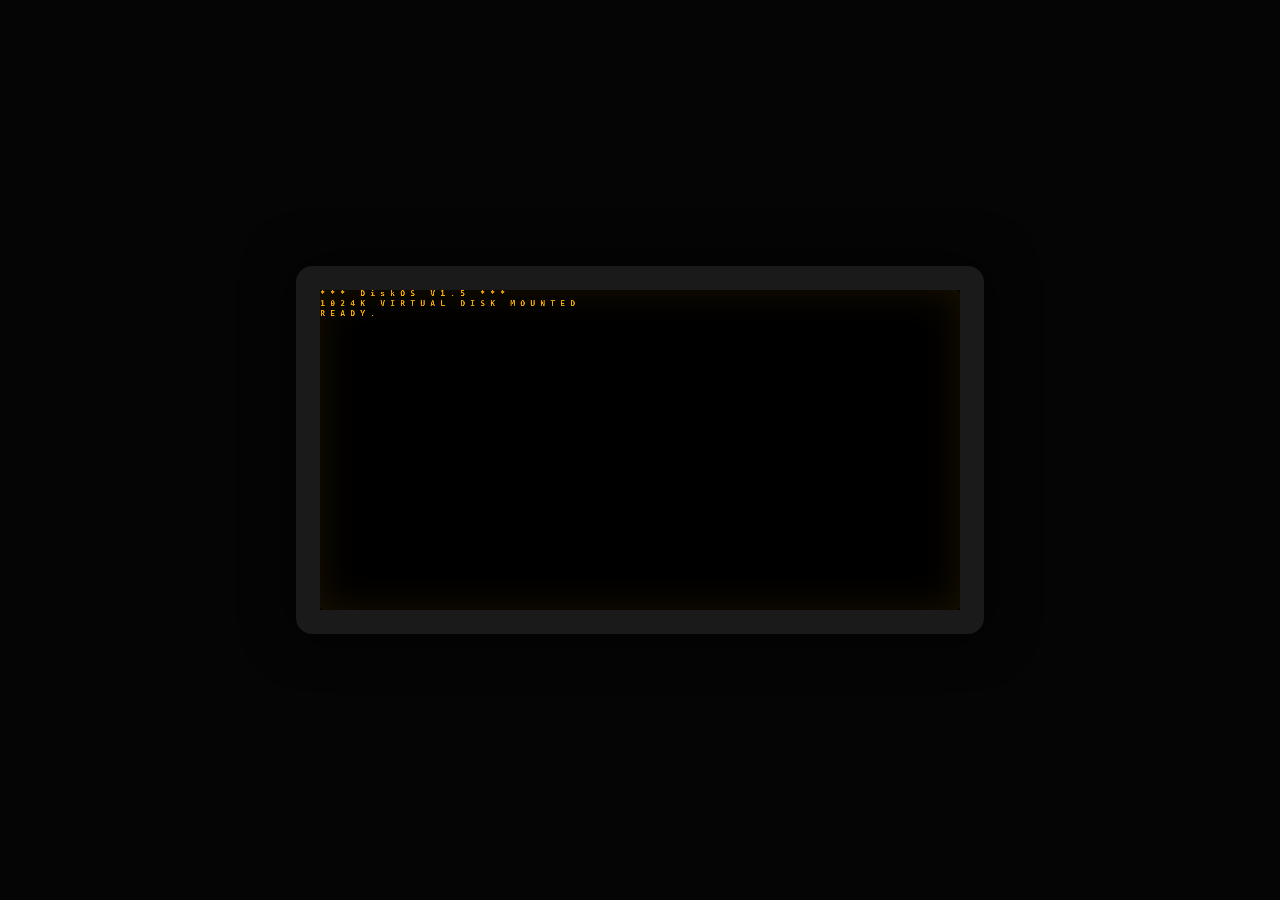
==== index.html @ ae3271cb "Update index.html" ====
<!DOCTYPE html>
<html lang="en">
<head>
    <meta charset="UTF-8">
    <meta name="viewport" content="width=device-width, initial-scale=1.0">
    <title>DiskOS V1.8</title>
    <style>
        :root { --bg-color: #050505; --crt-border: #1a1a1a; }

        body, html {
            margin: 0; padding: 0; width: 100%; 
            height: 100%; height: 100dvh; 
            background-color: var(--bg-color); display: flex;
            flex-direction: column; justify-content: center; align-items: center;
            font-family: monospace; overflow: hidden;
            transition: padding-top 0.2s ease, justify-content 0.2s;
        }

        body.pad-active { touch-action: none; }

        #monitor {
            position: relative; background-color: #000;
            border: 24px solid var(--crt-border); border-radius: 16px;
            box-shadow: 0 0 50px rgba(0,0,0,0.8), inset 0 0 10px #000;
            overflow: hidden; box-sizing: border-box;
            width: 100%; max-width: 688px; 
            transition: transform 0.2s ease;
        }

        /* The transparent overlay textarea */
        #mobile-keyboard {
            position: absolute; top: 0; left: 0; right: 0; bottom: 0;
            width: 100%; height: 100%; 
            opacity: 0.01; z-index: 10; 
            border: none; outline: none; resize: none;
            color: transparent; background: transparent;
        }

        body.pad-active #mobile-keyboard { pointer-events: none; }

        canvas { display: block; width: 100%; height: auto; image-rendering: pixelated; }

        .scanlines {
            position: absolute; top: 0; left: 0; right: 0; bottom: 0;
            background: linear-gradient(to bottom, rgba(255,255,255,0), rgba(255,255,255,0) 50%, rgba(0,0,0,0.1) 50%, rgba(0,0,0,0.1));
            background-size: 100% 4px; pointer-events: none; z-index: 5;
        }

        .glass-glare {
            position: absolute; top: 0; left: 0; right: 0; bottom: 0;
            box-shadow: inset 0 0 40px rgba(255, 176, 0, 0.1); border-radius: 4px; pointer-events: none; z-index: 5;
        }

        #gamepad {
            display: none; width: 100%; max-width: 688px; height: 120px; margin-top: 10px;
            justify-content: space-between; align-items: center; padding: 0 20px;
            box-sizing: border-box; user-select: none;
        }

        .pad-section { display: flex; gap: 15px; align-items: center; }

        .btn {
            background-color: #333; border: 4px solid #1a1a1a; border-radius: 50%;
            color: #FFB000; font-weight: bold; font-size: 20px; display: flex;
            justify-content: center; align-items: center;
            box-shadow: 0 4px 0 #111, inset 0 -4px 10px rgba(0,0,0,0.5); cursor: pointer;
        }

        .btn:active { transform: translateY(4px); box-shadow: 0 0 0 #111, inset 0 4px 10px rgba(0,0,0,0.8); }
        .btn-dpad { width: 60px; height: 60px; border-radius: 10px; }
        .btn-action { width: 70px; height: 70px; }
        .btn-small { width: 45px; height: 45px; font-size: 12px; background-color: #522; }

        @media (max-width: 700px) and (orientation: portrait) {
            #monitor { border-width: 10px; max-width: 96vw; }
            #gamepad { max-width: 96vw; padding: 0 10px; }
            body.typing-mode { justify-content: flex-start !important; padding-top: 5vh; }
            body.typing-mode #gamepad { display: none !important; }
        }
    </style>
</head>
<body>

    <div id="monitor">
        <textarea id="mobile-keyboard" autocorrect="off" autocapitalize="none" spellcheck="false" autocomplete="off"></textarea>
        <canvas id="screen" width="1280" height="640"></canvas>
        <div class="scanlines"></div>
        <div class="glass-glare"></div>
    </div>

    <div id="gamepad">
        <div id="pad-left" class="pad-section"></div>
        <div id="pad-right" class="pad-section"></div>
    </div>

    <script src="os_kernel.js"></script>
    <script src="os_parser.js"></script>

    <script>
        const canvas = document.getElementById('screen');
        const ctx = canvas.getContext('2d');
        const overlay = document.getElementById('mobile-keyboard');
        const monitor = document.getElementById('monitor');
        const CELL_WIDTH = 20; const CELL_HEIGHT = 20;
        let blinkTimer = 0; let cursorVisible = true;

        overlay.addEventListener('focus', () => document.body.classList.add('typing-mode'));
        overlay.addEventListener('blur', () => document.body.classList.remove('typing-mode'));

        window.addEventListener('keydown', (e) => {
            if(["Space", "ArrowUp", "ArrowDown", "ArrowLeft", "ArrowRight"].includes(e.code)) {
                if(document.body.classList.contains('pad-active')) e.preventDefault();
            }
            Parser.handleKey(e.key);
            Parser.setKeyState(e.key, true);
        });

        window.addEventListener('keyup', (e) => { Parser.setKeyState(e.key, false); });

        function handlePointer(e, isActive) {
            const rect = canvas.getBoundingClientRect();
            const scaleX = canvas.width / rect.width;
            const scaleY = canvas.height / rect.height;
            let clientX = e.touches ? e.touches[0].clientX : e.clientX;
            let clientY = e.touches ? e.touches[0].clientY : e.clientY;
            let x = (clientX - rect.left) * scaleX;
            let y = (clientY - rect.top) * scaleY;
            Parser.setTouchState(isActive ? 1 : 0, Math.floor(x / CELL_WIDTH), Math.floor(y / CELL_HEIGHT));
        }

        monitor.addEventListener('mousedown', (e) => {
            if (!document.body.classList.contains('pad-active')) overlay.focus();
            handlePointer(e, true);
        });

        monitor.addEventListener('touchstart', (e) => { 
            if (document.body.classList.contains('pad-active')) e.preventDefault(); 
            handlePointer(e, true); 
        }, {passive: false});

        monitor.addEventListener('touchend', (e) => {
            e.preventDefault(); 
            overlay.focus();
            Parser.setTouchState(0, Parser.touchX, Parser.touchY);
        }, {passive: false});

        // ROBUST INPUT/PASTE LOGIC
        overlay.addEventListener('paste', (e) => {
            e.preventDefault();
            let pasteText = (e.clipboardData || window.clipboardData).getData('text');
            Parser.pasteFromClipboard(pasteText);
            overlay.value = ""; 
        });

        overlay.addEventListener('input', (e) => {
            let val = e.target.value;
            if (val.length > 0) {
                if (val.length === 1) Parser.handleKey(val);
                else Parser.pasteFromClipboard(val);
                overlay.value = "";    
            }
        });

        overlay.addEventListener('keydown', (e) => {
            if (e.key === "Enter" || e.key === "Backspace") {
                e.preventDefault(); 
                Parser.handleKey(e.key);
            }
        });

        // PERSISTENT FOCUS
        overlay.addEventListener('blur', () => {
            if (document.body.classList.contains('typing-mode')) {
                setTimeout(() => overlay.focus({ preventScroll: true }), 50);
            }
        });

        setInterval(() => {
            if (document.activeElement !== overlay) overlay.focus({ preventScroll: true });
        }, 500);

        window.addEventListener('dragover', (e) => { e.preventDefault(); e.dataTransfer.dropEffect = 'copy'; });
        window.addEventListener('drop', (e) => {
            e.preventDefault();
            if (e.dataTransfer.files.length > 0) {
                const reader = new FileReader();
                reader.onload = event => { Kernel.processImport(event.target.result, e.dataTransfer.files[0].name); };
                reader.readAsText(e.dataTransfer.files[0]);
            }
        });

        function render() {
            if (Parser.isRunning) {
                for(let i=0; i < 20; i++) {
                    if(!Parser.isRunning || Parser.waitingForTimer) break;
                    Parser.executeStep();
                }
            }
            ctx.fillStyle = "#000000";
            ctx.fillRect(0, 0, canvas.width, canvas.height);
            ctx.font = "bold 16px monospace";
            ctx.textBaseline = "top";
            for (let y = 0; y < Parser.rows; y++) {
                for (let x = 0; x < Parser.cols; x++) {
                    let idx = Parser.getIndex(x, y);
                    let cell = Parser.vram[idx];
                    if (cell.bg !== '#000000') {
                        ctx.fillStyle = cell.bg;
                        ctx.fillRect(x * CELL_WIDTH, y * CELL_HEIGHT, CELL_WIDTH, CELL_HEIGHT);
                    }
                    if (cell.char !== ' ') {
                        ctx.fillStyle = cell.fg;
                        ctx.fillText(cell.char, x * CELL_WIDTH, y * CELL_HEIGHT);
                    }
                }
            }
            blinkTimer++;
            if (blinkTimer > 30) { cursorVisible = !cursorVisible; blinkTimer = 0; }
            if (!Parser.isRunning && cursorVisible) {
                ctx.fillStyle = "#FFB000"; 
                ctx.fillRect(Parser.cursorX * CELL_WIDTH, Parser.cursorY * CELL_HEIGHT, CELL_WIDTH, CELL_HEIGHT);
                let idx = Parser.getIndex(Parser.cursorX, Parser.cursorY);
                if (Parser.vram[idx] && Parser.vram[idx].char !== ' ') {
                    ctx.fillStyle = "#000000";
                    ctx.fillText(Parser.vram[idx].char, Parser.cursorX * CELL_WIDTH, Parser.cursorY * CELL_HEIGHT);
                }
            }
            requestAnimationFrame(render);
        }
        render();
    </script>
</body>
</html>
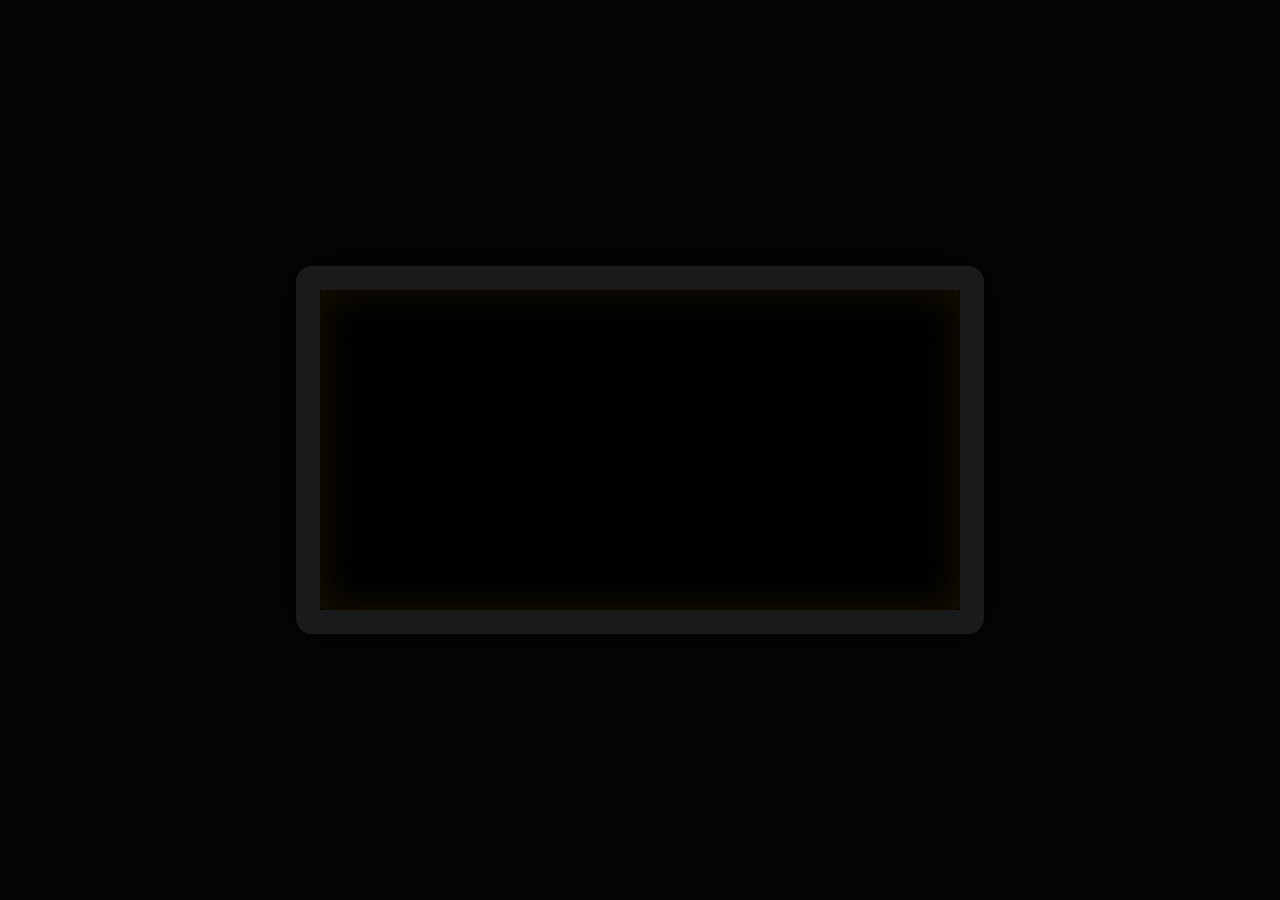
==== commit 2b3aa08d: "Update index.html" ====
--- a/index.html
+++ b/index.html
@@ -27,7 +27,6 @@
             transition: transform 0.2s ease;
         }
 
-        /* The transparent overlay textarea */
         #mobile-keyboard {
             position: absolute; top: 0; left: 0; right: 0; bottom: 0;
             width: 100%; height: 100%; 
@@ -95,139 +94,7 @@
 
     <script src="os_kernel.js"></script>
     <script src="os_parser.js"></script>
+    <script src="os_ui.js"></script>
 
-    <script>
-        const canvas = document.getElementById('screen');
-        const ctx = canvas.getContext('2d');
-        const overlay = document.getElementById('mobile-keyboard');
-        const monitor = document.getElementById('monitor');
-        const CELL_WIDTH = 20; const CELL_HEIGHT = 20;
-        let blinkTimer = 0; let cursorVisible = true;
-
-        overlay.addEventListener('focus', () => document.body.classList.add('typing-mode'));
-        overlay.addEventListener('blur', () => document.body.classList.remove('typing-mode'));
-
-        window.addEventListener('keydown', (e) => {
-            if(["Space", "ArrowUp", "ArrowDown", "ArrowLeft", "ArrowRight"].includes(e.code)) {
-                if(document.body.classList.contains('pad-active')) e.preventDefault();
-            }
-            Parser.handleKey(e.key);
-            Parser.setKeyState(e.key, true);
-        });
-
-        window.addEventListener('keyup', (e) => { Parser.setKeyState(e.key, false); });
-
-        function handlePointer(e, isActive) {
-            const rect = canvas.getBoundingClientRect();
-            const scaleX = canvas.width / rect.width;
-            const scaleY = canvas.height / rect.height;
-            let clientX = e.touches ? e.touches[0].clientX : e.clientX;
-            let clientY = e.touches ? e.touches[0].clientY : e.clientY;
-            let x = (clientX - rect.left) * scaleX;
-            let y = (clientY - rect.top) * scaleY;
-            Parser.setTouchState(isActive ? 1 : 0, Math.floor(x / CELL_WIDTH), Math.floor(y / CELL_HEIGHT));
-        }
-
-        monitor.addEventListener('mousedown', (e) => {
-            if (!document.body.classList.contains('pad-active')) overlay.focus();
-            handlePointer(e, true);
-        });
-
-        monitor.addEventListener('touchstart', (e) => { 
-            if (document.body.classList.contains('pad-active')) e.preventDefault(); 
-            handlePointer(e, true); 
-        }, {passive: false});
-
-        monitor.addEventListener('touchend', (e) => {
-            e.preventDefault(); 
-            overlay.focus();
-            Parser.setTouchState(0, Parser.touchX, Parser.touchY);
-        }, {passive: false});
-
-        // ROBUST INPUT/PASTE LOGIC
-        overlay.addEventListener('paste', (e) => {
-            e.preventDefault();
-            let pasteText = (e.clipboardData || window.clipboardData).getData('text');
-            Parser.pasteFromClipboard(pasteText);
-            overlay.value = ""; 
-        });
-
-        overlay.addEventListener('input', (e) => {
-            let val = e.target.value;
-            if (val.length > 0) {
-                if (val.length === 1) Parser.handleKey(val);
-                else Parser.pasteFromClipboard(val);
-                overlay.value = "";    
-            }
-        });
-
-        overlay.addEventListener('keydown', (e) => {
-            if (e.key === "Enter" || e.key === "Backspace") {
-                e.preventDefault(); 
-                Parser.handleKey(e.key);
-            }
-        });
-
-        // PERSISTENT FOCUS
-        overlay.addEventListener('blur', () => {
-            if (document.body.classList.contains('typing-mode')) {
-                setTimeout(() => overlay.focus({ preventScroll: true }), 50);
-            }
-        });
-
-        setInterval(() => {
-            if (document.activeElement !== overlay) overlay.focus({ preventScroll: true });
-        }, 500);
-
-        window.addEventListener('dragover', (e) => { e.preventDefault(); e.dataTransfer.dropEffect = 'copy'; });
-        window.addEventListener('drop', (e) => {
-            e.preventDefault();
-            if (e.dataTransfer.files.length > 0) {
-                const reader = new FileReader();
-                reader.onload = event => { Kernel.processImport(event.target.result, e.dataTransfer.files[0].name); };
-                reader.readAsText(e.dataTransfer.files[0]);
-            }
-        });
-
-        function render() {
-            if (Parser.isRunning) {
-                for(let i=0; i < 20; i++) {
-                    if(!Parser.isRunning || Parser.waitingForTimer) break;
-                    Parser.executeStep();
-                }
-            }
-            ctx.fillStyle = "#000000";
-            ctx.fillRect(0, 0, canvas.width, canvas.height);
-            ctx.font = "bold 16px monospace";
-            ctx.textBaseline = "top";
-            for (let y = 0; y < Parser.rows; y++) {
-                for (let x = 0; x < Parser.cols; x++) {
-                    let idx = Parser.getIndex(x, y);
-                    let cell = Parser.vram[idx];
-                    if (cell.bg !== '#000000') {
-                        ctx.fillStyle = cell.bg;
-                        ctx.fillRect(x * CELL_WIDTH, y * CELL_HEIGHT, CELL_WIDTH, CELL_HEIGHT);
-                    }
-                    if (cell.char !== ' ') {
-                        ctx.fillStyle = cell.fg;
-                        ctx.fillText(cell.char, x * CELL_WIDTH, y * CELL_HEIGHT);
-                    }
-                }
-            }
-            blinkTimer++;
-            if (blinkTimer > 30) { cursorVisible = !cursorVisible; blinkTimer = 0; }
-            if (!Parser.isRunning && cursorVisible) {
-                ctx.fillStyle = "#FFB000"; 
-                ctx.fillRect(Parser.cursorX * CELL_WIDTH, Parser.cursorY * CELL_HEIGHT, CELL_WIDTH, CELL_HEIGHT);
-                let idx = Parser.getIndex(Parser.cursorX, Parser.cursorY);
-                if (Parser.vram[idx] && Parser.vram[idx].char !== ' ') {
-                    ctx.fillStyle = "#000000";
-                    ctx.fillText(Parser.vram[idx].char, Parser.cursorX * CELL_WIDTH, Parser.cursorY * CELL_HEIGHT);
-                }
-            }
-            requestAnimationFrame(render);
-        }
-        render();
-    </script>
 </body>
 </html>
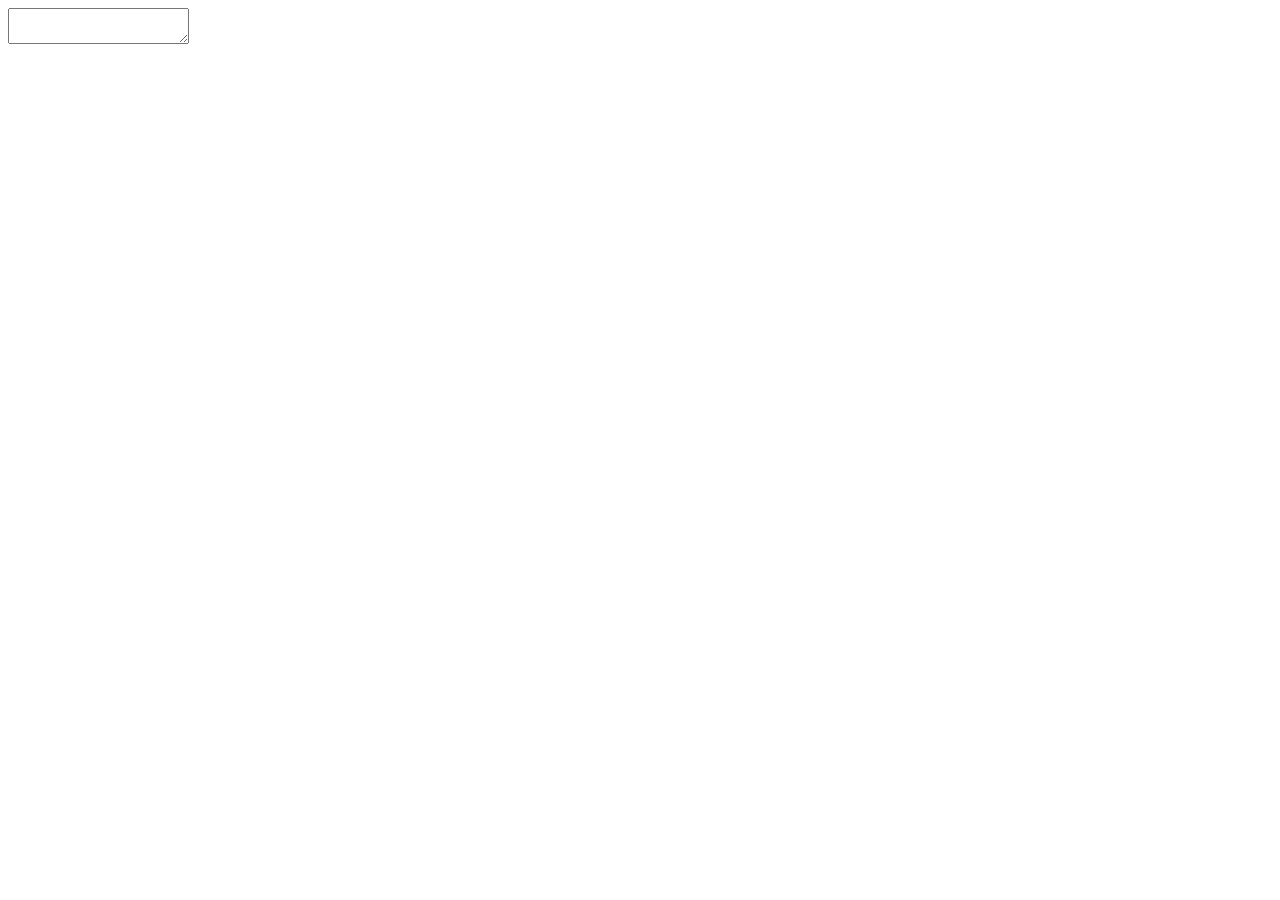
==== commit 352d81ad: "Update index.html" ====
--- a/index.html
+++ b/index.html
@@ -4,79 +4,7 @@
     <meta charset="UTF-8">
     <meta name="viewport" content="width=device-width, initial-scale=1.0">
     <title>DiskOS V1.8</title>
-    <style>
-        :root { --bg-color: #050505; --crt-border: #1a1a1a; }
-
-        body, html {
-            margin: 0; padding: 0; width: 100%; 
-            height: 100%; height: 100dvh; 
-            background-color: var(--bg-color); display: flex;
-            flex-direction: column; justify-content: center; align-items: center;
-            font-family: monospace; overflow: hidden;
-            transition: padding-top 0.2s ease, justify-content 0.2s;
-        }
-
-        body.pad-active { touch-action: none; }
-
-        #monitor {
-            position: relative; background-color: #000;
-            border: 24px solid var(--crt-border); border-radius: 16px;
-            box-shadow: 0 0 50px rgba(0,0,0,0.8), inset 0 0 10px #000;
-            overflow: hidden; box-sizing: border-box;
-            width: 100%; max-width: 688px; 
-            transition: transform 0.2s ease;
-        }
-
-        #mobile-keyboard {
-            position: absolute; top: 0; left: 0; right: 0; bottom: 0;
-            width: 100%; height: 100%; 
-            opacity: 0.01; z-index: 10; 
-            border: none; outline: none; resize: none;
-            color: transparent; background: transparent;
-        }
-
-        body.pad-active #mobile-keyboard { pointer-events: none; }
-
-        canvas { display: block; width: 100%; height: auto; image-rendering: pixelated; }
-
-        .scanlines {
-            position: absolute; top: 0; left: 0; right: 0; bottom: 0;
-            background: linear-gradient(to bottom, rgba(255,255,255,0), rgba(255,255,255,0) 50%, rgba(0,0,0,0.1) 50%, rgba(0,0,0,0.1));
-            background-size: 100% 4px; pointer-events: none; z-index: 5;
-        }
-
-        .glass-glare {
-            position: absolute; top: 0; left: 0; right: 0; bottom: 0;
-            box-shadow: inset 0 0 40px rgba(255, 176, 0, 0.1); border-radius: 4px; pointer-events: none; z-index: 5;
-        }
-
-        #gamepad {
-            display: none; width: 100%; max-width: 688px; height: 120px; margin-top: 10px;
-            justify-content: space-between; align-items: center; padding: 0 20px;
-            box-sizing: border-box; user-select: none;
-        }
-
-        .pad-section { display: flex; gap: 15px; align-items: center; }
-
-        .btn {
-            background-color: #333; border: 4px solid #1a1a1a; border-radius: 50%;
-            color: #FFB000; font-weight: bold; font-size: 20px; display: flex;
-            justify-content: center; align-items: center;
-            box-shadow: 0 4px 0 #111, inset 0 -4px 10px rgba(0,0,0,0.5); cursor: pointer;
-        }
-
-        .btn:active { transform: translateY(4px); box-shadow: 0 0 0 #111, inset 0 4px 10px rgba(0,0,0,0.8); }
-        .btn-dpad { width: 60px; height: 60px; border-radius: 10px; }
-        .btn-action { width: 70px; height: 70px; }
-        .btn-small { width: 45px; height: 45px; font-size: 12px; background-color: #522; }
-
-        @media (max-width: 700px) and (orientation: portrait) {
-            #monitor { border-width: 10px; max-width: 96vw; }
-            #gamepad { max-width: 96vw; padding: 0 10px; }
-            body.typing-mode { justify-content: flex-start !important; padding-top: 5vh; }
-            body.typing-mode #gamepad { display: none !important; }
-        }
-    </style>
+    <link rel="stylesheet" href="styles.css">
 </head>
 <body>
 
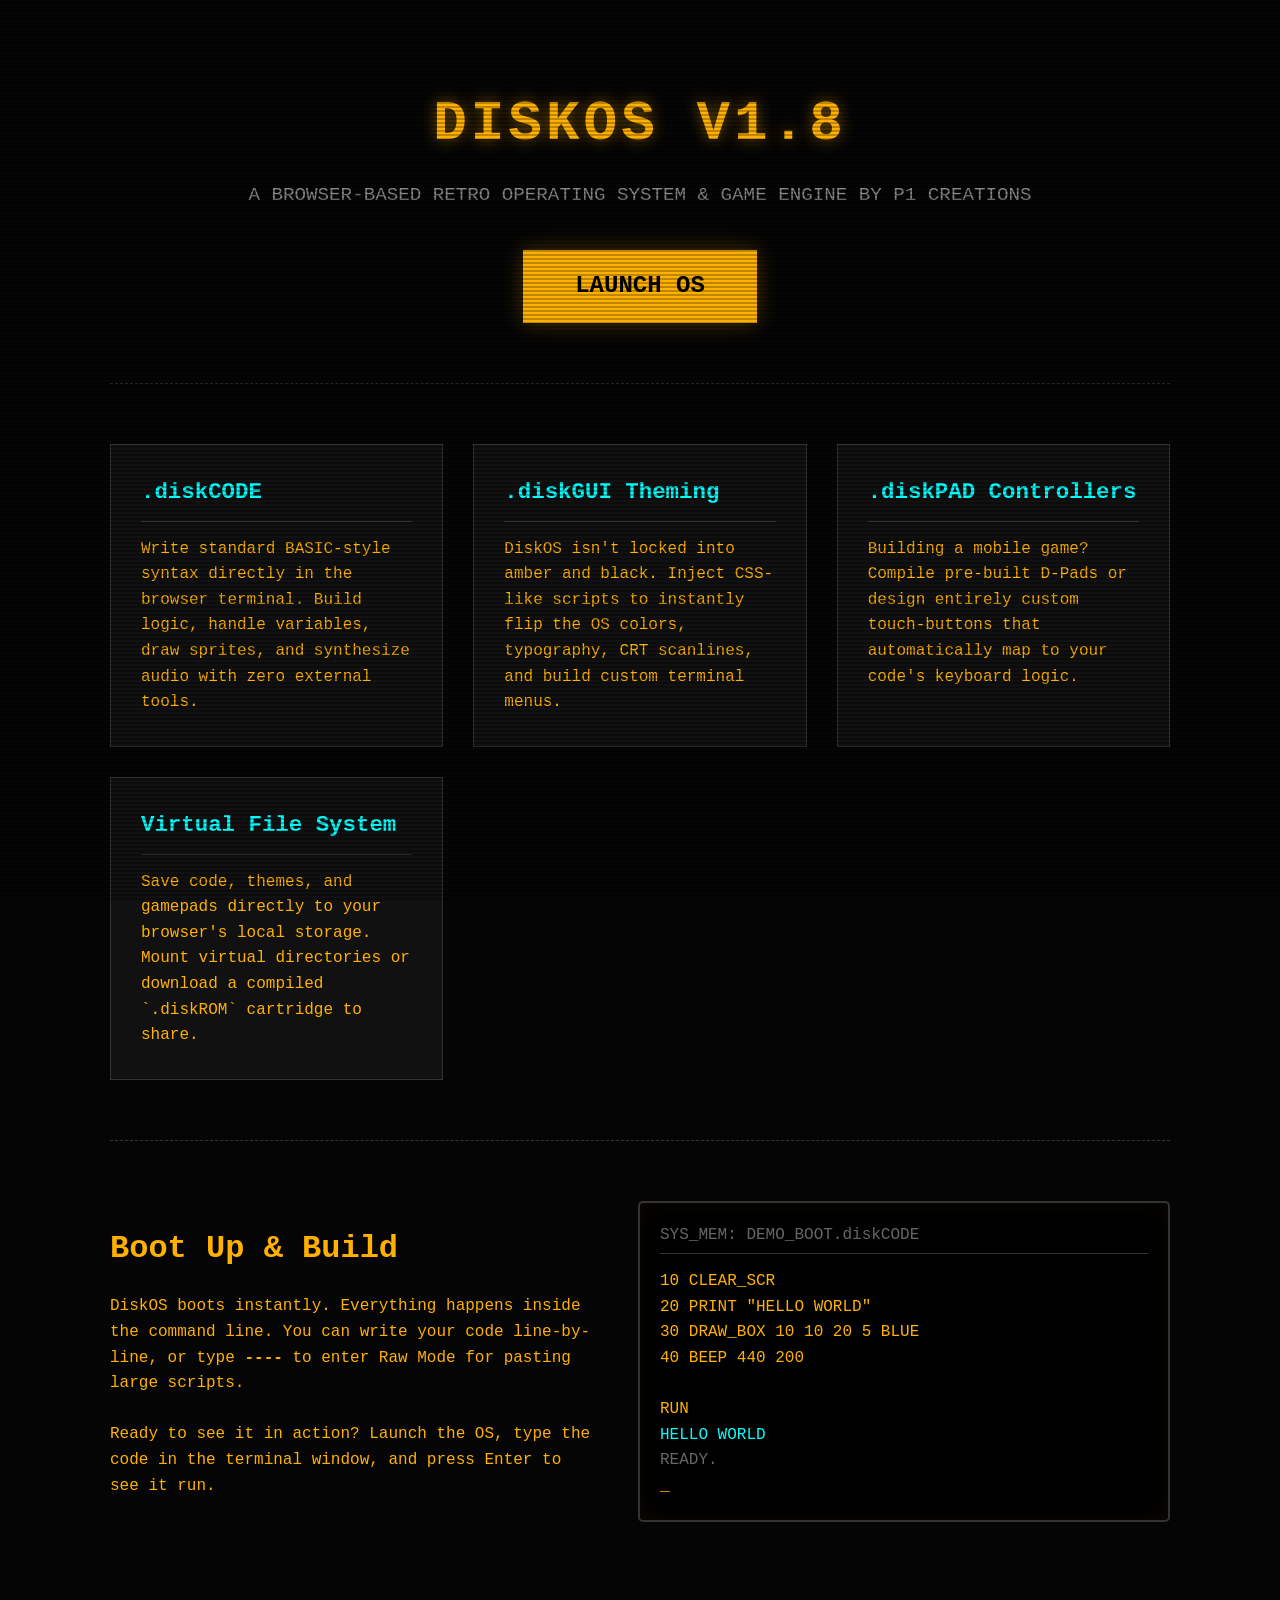
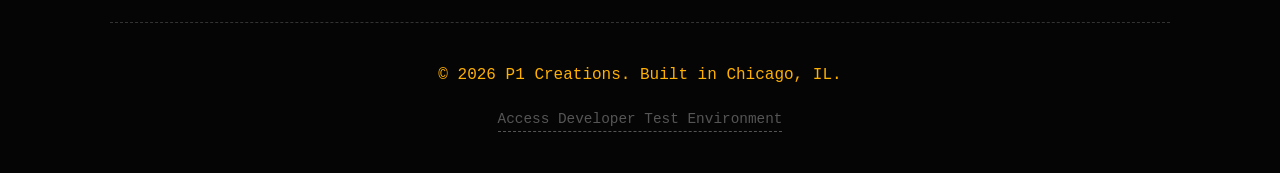
==== commit 816bca2f: "Update index.html" ====
--- a/index.html
+++ b/index.html
@@ -3,26 +3,260 @@
 <head>
     <meta charset="UTF-8">
     <meta name="viewport" content="width=device-width, initial-scale=1.0">
-    <title>DiskOS V1.8</title>
-    <link rel="stylesheet" href="styles.css">
+    <title>DiskOS | P1 Creations</title>
+    <style>
+        :root {
+            --primary: #FFB000; /* Amber */
+            --secondary: #00FFFF; /* Cyan */
+            --bg: #050505;
+            --surface: #111111;
+        }
+
+        * {
+            box-sizing: border-box;
+            margin: 0;
+            padding: 0;
+        }
+
+        body {
+            background-color: var(--bg);
+            color: var(--primary);
+            font-family: 'Courier New', Courier, monospace;
+            line-height: 1.6;
+            overflow-x: hidden;
+        }
+
+        /* Scanline Overlay */
+        body::after {
+            content: " ";
+            display: block;
+            position: fixed;
+            top: 0; left: 0; bottom: 0; right: 0;
+            background: linear-gradient(rgba(18, 16, 16, 0) 50%, rgba(0, 0, 0, 0.25) 50%);
+            z-index: 999;
+            background-size: 100% 4px;
+            pointer-events: none;
+        }
+
+        .container {
+            max-width: 1100px;
+            margin: 0 auto;
+            padding: 0 20px;
+            position: relative;
+            z-index: 10;
+        }
+
+        /* --- HERO SECTION --- */
+        .hero {
+            text-align: center;
+            padding: 80px 20px 60px;
+            border-bottom: 1px dashed #333;
+        }
+
+        .hero h1 {
+            font-size: 3.5rem;
+            letter-spacing: 4px;
+            text-shadow: 0 0 15px rgba(255, 176, 0, 0.5);
+            margin-bottom: 10px;
+            text-transform: uppercase;
+        }
+
+        .hero h2 {
+            font-size: 1.2rem;
+            color: #888;
+            margin-bottom: 40px;
+            font-weight: normal;
+        }
+
+        .btn-launch {
+            display: inline-block;
+            background-color: var(--primary);
+            color: #000;
+            text-decoration: none;
+            font-size: 1.5rem;
+            font-weight: bold;
+            padding: 15px 50px;
+            border: 2px solid var(--primary);
+            cursor: pointer;
+            transition: all 0.2s ease-in-out;
+            text-transform: uppercase;
+            box-shadow: 0 0 20px rgba(255, 176, 0, 0.3);
+        }
+
+        .btn-launch:hover {
+            background-color: transparent;
+            color: var(--primary);
+            box-shadow: 0 0 30px rgba(255, 176, 0, 0.8);
+        }
+
+        /* --- FEATURES GRID --- */
+        .features {
+            padding: 60px 0;
+            display: grid;
+            grid-template-columns: repeat(auto-fit, minmax(300px, 1fr));
+            gap: 30px;
+        }
+
+        .card {
+            background: var(--surface);
+            border: 1px solid #333;
+            padding: 30px;
+            transition: transform 0.2s, border-color 0.2s;
+        }
+
+        .card:hover {
+            transform: translateY(-5px);
+            border-color: var(--secondary);
+            box-shadow: 0 5px 20px rgba(0, 255, 255, 0.1);
+        }
+
+        .card h3 {
+            color: var(--secondary);
+            font-size: 1.4rem;
+            margin-bottom: 15px;
+            border-bottom: 1px solid #333;
+            padding-bottom: 10px;
+        }
+
+        /* --- TERMINAL HOW-TO --- */
+        .howto {
+            padding: 60px 0;
+            border-top: 1px dashed #333;
+        }
+
+        .howto-content {
+            display: flex;
+            flex-wrap: wrap;
+            gap: 40px;
+            align-items: center;
+        }
+
+        .howto-text {
+            flex: 1;
+            min-width: 300px;
+        }
+
+        .howto-text h2 {
+            font-size: 2rem;
+            margin-bottom: 20px;
+            color: var(--primary);
+        }
+
+        .terminal-window {
+            flex: 1;
+            min-width: 300px;
+            background: #000;
+            border: 2px solid #333;
+            border-radius: 5px;
+            padding: 20px;
+            box-shadow: inset 0 0 20px rgba(255, 176, 0, 0.05);
+        }
+
+        .terminal-header {
+            color: #666;
+            margin-bottom: 15px;
+            border-bottom: 1px solid #333;
+            padding-bottom: 5px;
+        }
+
+        .cmd { color: var(--primary); }
+        .comment { color: #666; }
+        .output { color: #00FFFF; }
+
+        /* --- FOOTER --- */
+        footer {
+            text-align: center;
+            padding: 40px 20px;
+            border-top: 1px dashed #333;
+            margin-top: 40px;
+        }
+
+        .test-link {
+            display: inline-block;
+            margin-top: 20px;
+            color: #555;
+            text-decoration: none;
+            border-bottom: 1px dashed #555;
+            font-size: 0.9rem;
+            transition: color 0.2s;
+        }
+
+        .test-link:hover {
+            color: var(--secondary);
+            border-bottom-color: var(--secondary);
+        }
+
+        /* Mobile Adjustments */
+        @media (max-width: 768px) {
+            .hero h1 { font-size: 2.2rem; }
+            .btn-launch { width: 100%; padding: 15px 0; }
+        }
+    </style>
 </head>
 <body>
 
-    <div id="monitor">
-        <textarea id="mobile-keyboard" autocorrect="off" autocapitalize="none" spellcheck="false" autocomplete="off"></textarea>
-        <canvas id="screen" width="1280" height="640"></canvas>
-        <div class="scanlines"></div>
-        <div class="glass-glare"></div>
+    <div class="container">
+        
+        <!-- HERO SECTION -->
+        <section class="hero">
+            <h1>DiskOS V1.8</h1>
+            <h2>A BROWSER-BASED RETRO OPERATING SYSTEM & GAME ENGINE BY P1 CREATIONS</h2>
+            <a href="diskos_prod.html" class="btn-launch">Launch OS</a>
+        </section>
+
+        <!-- FEATURES SECTION -->
+        <section class="features">
+            <div class="card">
+                <h3>.diskCODE</h3>
+                <p>Write standard BASIC-style syntax directly in the browser terminal. Build logic, handle variables, draw sprites, and synthesize audio with zero external tools.</p>
+            </div>
+            <div class="card">
+                <h3>.diskGUI Theming</h3>
+                <p>DiskOS isn't locked into amber and black. Inject CSS-like scripts to instantly flip the OS colors, typography, CRT scanlines, and build custom terminal menus.</p>
+            </div>
+            <div class="card">
+                <h3>.diskPAD Controllers</h3>
+                <p>Building a mobile game? Compile pre-built D-Pads or design entirely custom touch-buttons that automatically map to your code's keyboard logic.</p>
+            </div>
+            <div class="card">
+                <h3>Virtual File System</h3>
+                <p>Save code, themes, and gamepads directly to your browser's local storage. Mount virtual directories or download a compiled `.diskROM` cartridge to share.</p>
+            </div>
+        </section>
+
+        <!-- HOW TO USE SECTION -->
+        <section class="howto">
+            <div class="howto-content">
+                <div class="howto-text">
+                    <h2>Boot Up & Build</h2>
+                    <p>DiskOS boots instantly. Everything happens inside the command line. You can write your code line-by-line, or type <strong>----</strong> to enter Raw Mode for pasting large scripts.</p>
+                    <br>
+                    <p>Ready to see it in action? Launch the OS, type the code in the terminal window, and press Enter to see it run.</p>
+                </div>
+                
+                <div class="terminal-window">
+                    <div class="terminal-header">SYS_MEM: DEMO_BOOT.diskCODE</div>
+                    <div><span class="cmd">10</span> CLEAR_SCR</div>
+                    <div><span class="cmd">20</span> PRINT "HELLO WORLD"</div>
+                    <div><span class="cmd">30</span> DRAW_BOX 10 10 20 5 BLUE</div>
+                    <div><span class="cmd">40</span> BEEP 440 200</div>
+                    <br>
+                    <div><span class="cmd">RUN</span></div>
+                    <div><span class="output">HELLO WORLD</span></div>
+                    <div><span class="comment">READY.</span></div>
+                    <div><span class="cmd">_</span></div>
+                </div>
+            </div>
+        </section>
+
+        <!-- FOOTER & DEV LINK -->
+        <footer>
+            <p>&copy; 2026 P1 Creations. Built in Chicago, IL.</p>
+            <!-- Stealthy link to your sandbox environment -->
+            <a href="diskos_test.html" class="test-link">Access Developer Test Environment</a>
+        </footer>
+
     </div>
-
-    <div id="gamepad">
-        <div id="pad-left" class="pad-section"></div>
-        <div id="pad-right" class="pad-section"></div>
-    </div>
-
-    <script src="os_kernel.js"></script>
-    <script src="os_parser.js"></script>
-    <script src="os_ui.js"></script>
 
 </body>
 </html>
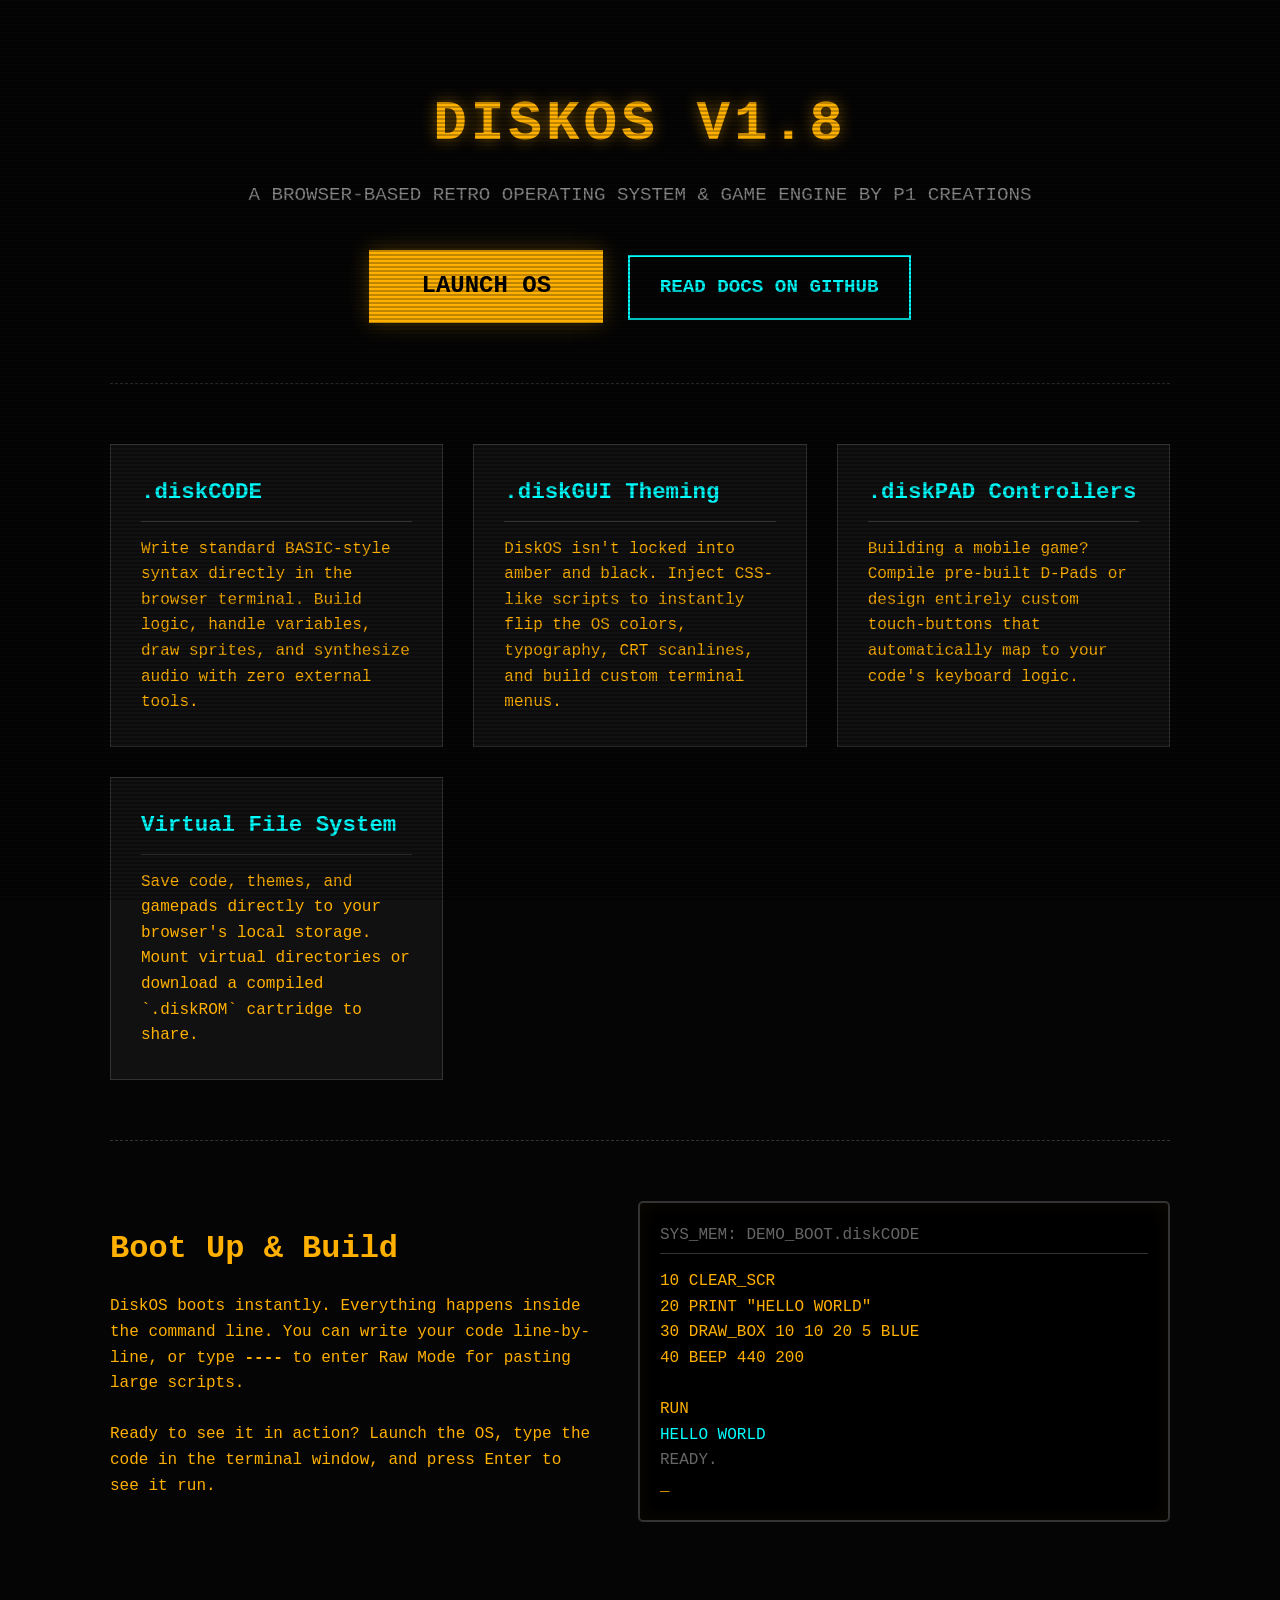
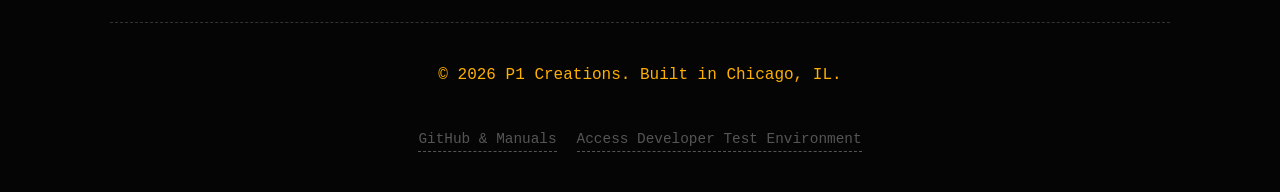
==== commit f5024bc5: "Update index.html" ====
--- a/index.html
+++ b/index.html
@@ -191,6 +191,38 @@
             .hero h1 { font-size: 2.2rem; }
             .btn-launch { width: 100%; padding: 15px 0; }
         }
+
+        .btn-github {
+            display: inline-block;
+            background-color: transparent;
+            color: var(--secondary);
+            text-decoration: none;
+            font-size: 1.2rem;
+            font-weight: bold;
+            padding: 15px 30px;
+            border: 2px solid var(--secondary);
+            cursor: pointer;
+            transition: all 0.2s ease-in-out;
+            text-transform: uppercase;
+            margin-left: 15px;
+        }
+
+        .btn-github:hover {
+            background-color: var(--secondary);
+            color: #000;
+            box-shadow: 0 0 20px rgba(0, 255, 255, 0.4);
+        }
+        
+        /* Mobile Adjustments */
+        @media (max-width: 768px) {
+            .hero h1 { font-size: 2.2rem; }
+            .btn-launch, .btn-github { 
+                width: 100%; 
+                margin: 10px 0 0 0; 
+                padding: 15px 0; 
+            }
+        }
+
     </style>
 </head>
 <body>
@@ -198,10 +230,13 @@
     <div class="container">
         
         <!-- HERO SECTION -->
-        <section class="hero">
+                <section class="hero">
             <h1>DiskOS V1.8</h1>
             <h2>A BROWSER-BASED RETRO OPERATING SYSTEM & GAME ENGINE BY P1 CREATIONS</h2>
-            <a href="diskos_prod.html" class="btn-launch">Launch OS</a>
+            <div>
+                <a href="diskos_prod.html" class="btn-launch">Launch OS</a>
+                <a href="https://www.github.com/p1e85" target="_blank" class="btn-github">Read Docs on GitHub</a>
+            </div>
         </section>
 
         <!-- FEATURES SECTION -->
@@ -250,11 +285,14 @@
         </section>
 
         <!-- FOOTER & DEV LINK -->
-        <footer>
+                <footer>
             <p>&copy; 2026 P1 Creations. Built in Chicago, IL.</p>
-            <!-- Stealthy link to your sandbox environment -->
-            <a href="diskos_test.html" class="test-link">Access Developer Test Environment</a>
+            <div style="margin-top: 20px; display: flex; justify-content: center; gap: 20px; flex-wrap: wrap;">
+                <a href="https://www.github.com/p1e85" target="_blank" class="test-link">GitHub & Manuals</a>
+                <a href="diskos_test.html" class="test-link">Access Developer Test Environment</a>
+            </div>
         </footer>
+
 
     </div>
 
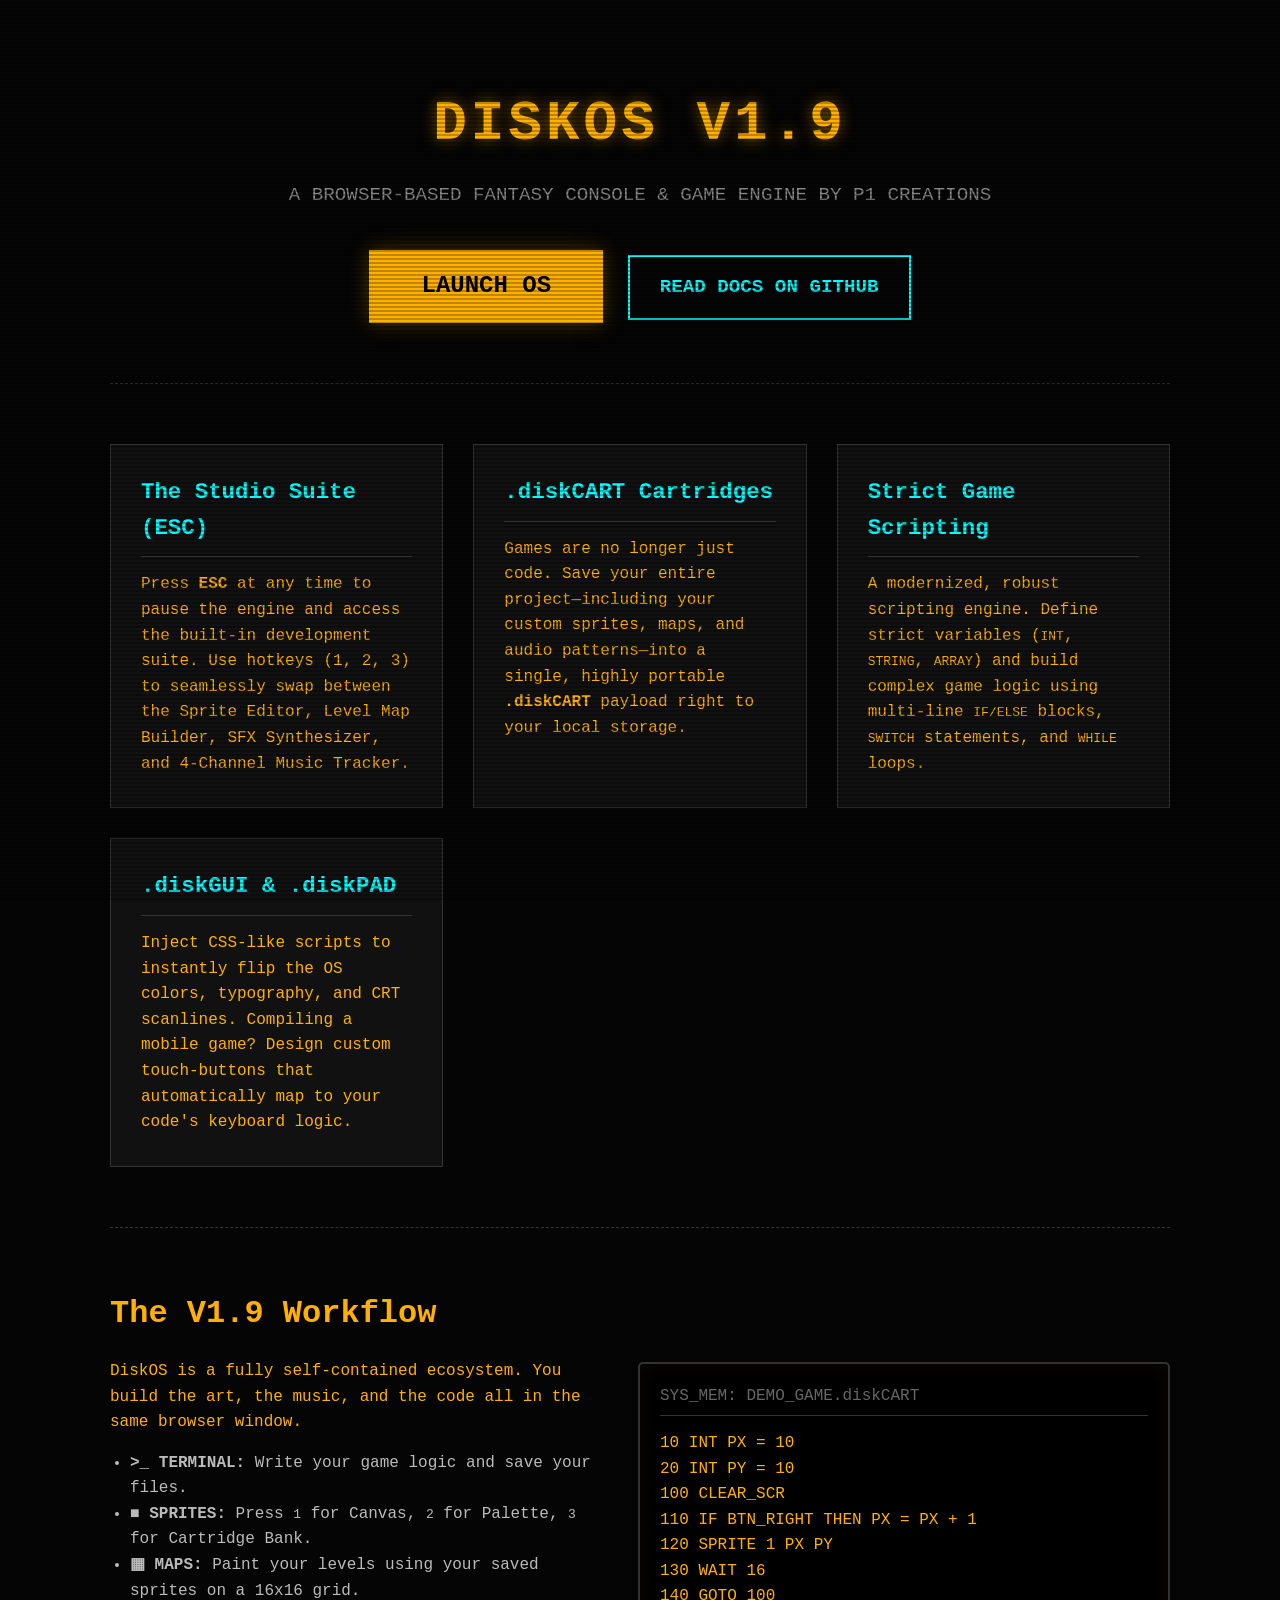
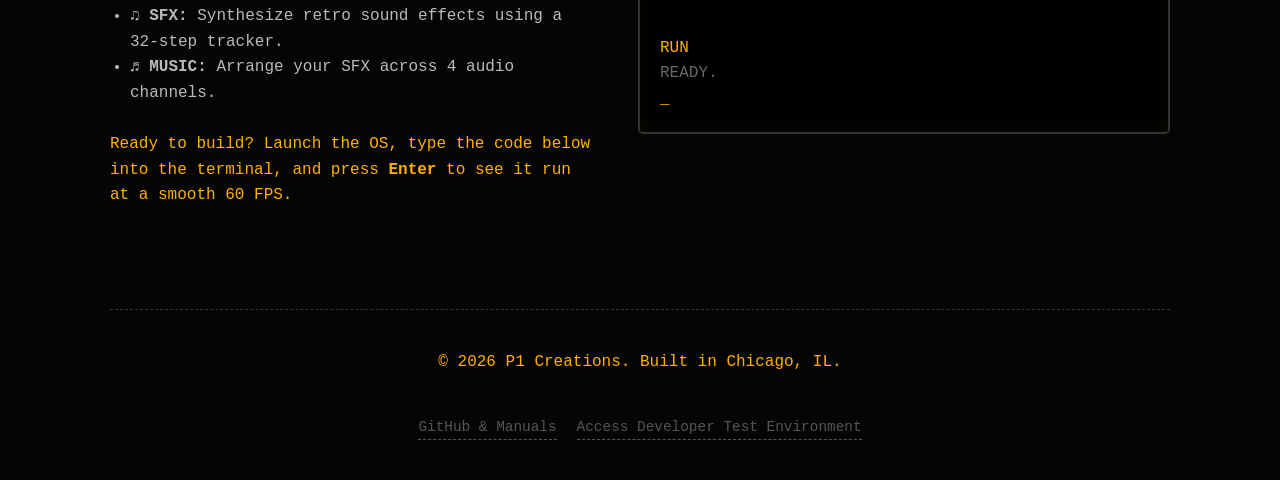
==== commit b23c238a: "Upgrade DiskOS to version 1.9 with new features Updated version and features in the DiskOS documenta" ====
--- a/index.html
+++ b/index.html
@@ -4,258 +4,40 @@
     <meta charset="UTF-8">
     <meta name="viewport" content="width=device-width, initial-scale=1.0">
     <title>DiskOS | P1 Creations</title>
-    <style>
-        :root {
-            --primary: #FFB000; /* Amber */
-            --secondary: #00FFFF; /* Cyan */
-            --bg: #050505;
-            --surface: #111111;
-        }
-
-        * {
-            box-sizing: border-box;
-            margin: 0;
-            padding: 0;
-        }
-
-        body {
-            background-color: var(--bg);
-            color: var(--primary);
-            font-family: 'Courier New', Courier, monospace;
-            line-height: 1.6;
-            overflow-x: hidden;
-        }
-
-        /* Scanline Overlay */
-        body::after {
-            content: " ";
-            display: block;
-            position: fixed;
-            top: 0; left: 0; bottom: 0; right: 0;
-            background: linear-gradient(rgba(18, 16, 16, 0) 50%, rgba(0, 0, 0, 0.25) 50%);
-            z-index: 999;
-            background-size: 100% 4px;
-            pointer-events: none;
-        }
-
-        .container {
-            max-width: 1100px;
-            margin: 0 auto;
-            padding: 0 20px;
-            position: relative;
-            z-index: 10;
-        }
-
-        /* --- HERO SECTION --- */
-        .hero {
-            text-align: center;
-            padding: 80px 20px 60px;
-            border-bottom: 1px dashed #333;
-        }
-
-        .hero h1 {
-            font-size: 3.5rem;
-            letter-spacing: 4px;
-            text-shadow: 0 0 15px rgba(255, 176, 0, 0.5);
-            margin-bottom: 10px;
-            text-transform: uppercase;
-        }
-
-        .hero h2 {
-            font-size: 1.2rem;
-            color: #888;
-            margin-bottom: 40px;
-            font-weight: normal;
-        }
-
-        .btn-launch {
-            display: inline-block;
-            background-color: var(--primary);
-            color: #000;
-            text-decoration: none;
-            font-size: 1.5rem;
-            font-weight: bold;
-            padding: 15px 50px;
-            border: 2px solid var(--primary);
-            cursor: pointer;
-            transition: all 0.2s ease-in-out;
-            text-transform: uppercase;
-            box-shadow: 0 0 20px rgba(255, 176, 0, 0.3);
-        }
-
-        .btn-launch:hover {
-            background-color: transparent;
-            color: var(--primary);
-            box-shadow: 0 0 30px rgba(255, 176, 0, 0.8);
-        }
-
-        /* --- FEATURES GRID --- */
-        .features {
-            padding: 60px 0;
-            display: grid;
-            grid-template-columns: repeat(auto-fit, minmax(300px, 1fr));
-            gap: 30px;
-        }
-
-        .card {
-            background: var(--surface);
-            border: 1px solid #333;
-            padding: 30px;
-            transition: transform 0.2s, border-color 0.2s;
-        }
-
-        .card:hover {
-            transform: translateY(-5px);
-            border-color: var(--secondary);
-            box-shadow: 0 5px 20px rgba(0, 255, 255, 0.1);
-        }
-
-        .card h3 {
-            color: var(--secondary);
-            font-size: 1.4rem;
-            margin-bottom: 15px;
-            border-bottom: 1px solid #333;
-            padding-bottom: 10px;
-        }
-
-        /* --- TERMINAL HOW-TO --- */
-        .howto {
-            padding: 60px 0;
-            border-top: 1px dashed #333;
-        }
-
-        .howto-content {
-            display: flex;
-            flex-wrap: wrap;
-            gap: 40px;
-            align-items: center;
-        }
-
-        .howto-text {
-            flex: 1;
-            min-width: 300px;
-        }
-
-        .howto-text h2 {
-            font-size: 2rem;
-            margin-bottom: 20px;
-            color: var(--primary);
-        }
-
-        .terminal-window {
-            flex: 1;
-            min-width: 300px;
-            background: #000;
-            border: 2px solid #333;
-            border-radius: 5px;
-            padding: 20px;
-            box-shadow: inset 0 0 20px rgba(255, 176, 0, 0.05);
-        }
-
-        .terminal-header {
-            color: #666;
-            margin-bottom: 15px;
-            border-bottom: 1px solid #333;
-            padding-bottom: 5px;
-        }
-
-        .cmd { color: var(--primary); }
-        .comment { color: #666; }
-        .output { color: #00FFFF; }
-
-        /* --- FOOTER --- */
-        footer {
-            text-align: center;
-            padding: 40px 20px;
-            border-top: 1px dashed #333;
-            margin-top: 40px;
-        }
-
-        .test-link {
-            display: inline-block;
-            margin-top: 20px;
-            color: #555;
-            text-decoration: none;
-            border-bottom: 1px dashed #555;
-            font-size: 0.9rem;
-            transition: color 0.2s;
-        }
-
-        .test-link:hover {
-            color: var(--secondary);
-            border-bottom-color: var(--secondary);
-        }
-
-        /* Mobile Adjustments */
-        @media (max-width: 768px) {
-            .hero h1 { font-size: 2.2rem; }
-            .btn-launch { width: 100%; padding: 15px 0; }
-        }
-
-        .btn-github {
-            display: inline-block;
-            background-color: transparent;
-            color: var(--secondary);
-            text-decoration: none;
-            font-size: 1.2rem;
-            font-weight: bold;
-            padding: 15px 30px;
-            border: 2px solid var(--secondary);
-            cursor: pointer;
-            transition: all 0.2s ease-in-out;
-            text-transform: uppercase;
-            margin-left: 15px;
-        }
-
-        .btn-github:hover {
-            background-color: var(--secondary);
-            color: #000;
-            box-shadow: 0 0 20px rgba(0, 255, 255, 0.4);
-        }
-        
-        /* Mobile Adjustments */
-        @media (max-width: 768px) {
-            .hero h1 { font-size: 2.2rem; }
-            .btn-launch, .btn-github { 
-                width: 100%; 
-                margin: 10px 0 0 0; 
-                padding: 15px 0; 
-            }
-        }
-
-    </style>
+    <!-- Landing page specific styles isolated here -->
+    <link rel="stylesheet" href="index.css">
 </head>
 <body>
 
     <div class="container">
         
         <!-- HERO SECTION -->
-                <section class="hero">
-            <h1>DiskOS V1.8</h1>
-            <h2>A BROWSER-BASED RETRO OPERATING SYSTEM & GAME ENGINE BY P1 CREATIONS</h2>
+        <section class="hero">
+            <h1>DiskOS V1.9</h1>
+            <h2>A BROWSER-BASED FANTASY CONSOLE & GAME ENGINE BY P1 CREATIONS</h2>
             <div>
-                <a href="diskos_prod.html" class="btn-launch">Launch OS</a>
-                <a href="https://www.github.com/p1e85" target="_blank" class="btn-github">Read Docs on GitHub</a>
+                <a href="diskos-beta.html" class="btn-launch">Launch OS</a>
+                <a href="https://github.com/p1e85/DiskOS.github.io" target="_blank" class="btn-github">Read Docs on GitHub</a>
             </div>
         </section>
 
         <!-- FEATURES SECTION -->
         <section class="features">
             <div class="card">
-                <h3>.diskCODE</h3>
-                <p>Write standard BASIC-style syntax directly in the browser terminal. Build logic, handle variables, draw sprites, and synthesize audio with zero external tools.</p>
+                <h3>The Studio Suite (ESC)</h3>
+                <p>Press <strong>ESC</strong> at any time to pause the engine and access the built-in development suite. Use hotkeys (1, 2, 3) to seamlessly swap between the Sprite Editor, Level Map Builder, SFX Synthesizer, and 4-Channel Music Tracker.</p>
             </div>
             <div class="card">
-                <h3>.diskGUI Theming</h3>
-                <p>DiskOS isn't locked into amber and black. Inject CSS-like scripts to instantly flip the OS colors, typography, CRT scanlines, and build custom terminal menus.</p>
+                <h3>.diskCART Cartridges</h3>
+                <p>Games are no longer just code. Save your entire project—including your custom sprites, maps, and audio patterns—into a single, highly portable <strong>.diskCART</strong> payload right to your local storage.</p>
             </div>
             <div class="card">
-                <h3>.diskPAD Controllers</h3>
-                <p>Building a mobile game? Compile pre-built D-Pads or design entirely custom touch-buttons that automatically map to your code's keyboard logic.</p>
+                <h3>Strict Game Scripting</h3>
+                <p>A modernized, robust scripting engine. Define strict variables (<code>INT</code>, <code>STRING</code>, <code>ARRAY</code>) and build complex game logic using multi-line <code>IF/ELSE</code> blocks, <code>SWITCH</code> statements, and <code>WHILE</code> loops.</p>
             </div>
             <div class="card">
-                <h3>Virtual File System</h3>
-                <p>Save code, themes, and gamepads directly to your browser's local storage. Mount virtual directories or download a compiled `.diskROM` cartridge to share.</p>
+                <h3>.diskGUI & .diskPAD</h3>
+                <p>Inject CSS-like scripts to instantly flip the OS colors, typography, and CRT scanlines. Compiling a mobile game? Design custom touch-buttons that automatically map to your code's keyboard logic.</p>
             </div>
         </section>
 
@@ -263,21 +45,30 @@
         <section class="howto">
             <div class="howto-content">
                 <div class="howto-text">
-                    <h2>Boot Up & Build</h2>
-                    <p>DiskOS boots instantly. Everything happens inside the command line. You can write your code line-by-line, or type <strong>----</strong> to enter Raw Mode for pasting large scripts.</p>
+                    <h2>The V1.9 Workflow</h2>
+                    <p>DiskOS is a fully self-contained ecosystem. You build the art, the music, and the code all in the same browser window.</p>
+                    <ul style="color: #bbb; line-height: 1.6; padding-left: 20px; margin-top: 15px;">
+                        <li><strong>>_ TERMINAL:</strong> Write your game logic and save your files.</li>
+                        <li><strong>■ SPRITES:</strong> Press <code>1</code> for Canvas, <code>2</code> for Palette, <code>3</code> for Cartridge Bank.</li>
+                        <li><strong>▦ MAPS:</strong> Paint your levels using your saved sprites on a 16x16 grid.</li>
+                        <li><strong>♫ SFX:</strong> Synthesize retro sound effects using a 32-step tracker.</li>
+                        <li><strong>♬ MUSIC:</strong> Arrange your SFX across 4 audio channels.</li>
+                    </ul>
                     <br>
-                    <p>Ready to see it in action? Launch the OS, type the code in the terminal window, and press Enter to see it run.</p>
+                    <p>Ready to build? Launch the OS, type the code below into the terminal, and press <strong>Enter</strong> to see it run at a smooth 60 FPS.</p>
                 </div>
                 
                 <div class="terminal-window">
-                    <div class="terminal-header">SYS_MEM: DEMO_BOOT.diskCODE</div>
-                    <div><span class="cmd">10</span> CLEAR_SCR</div>
-                    <div><span class="cmd">20</span> PRINT "HELLO WORLD"</div>
-                    <div><span class="cmd">30</span> DRAW_BOX 10 10 20 5 BLUE</div>
-                    <div><span class="cmd">40</span> BEEP 440 200</div>
+                    <div class="terminal-header">SYS_MEM: DEMO_GAME.diskCART</div>
+                    <div><span class="cmd">10</span> INT PX = 10</div>
+                    <div><span class="cmd">20</span> INT PY = 10</div>
+                    <div><span class="cmd">100</span> CLEAR_SCR</div>
+                    <div><span class="cmd">110</span> IF BTN_RIGHT THEN PX = PX + 1</div>
+                    <div><span class="cmd">120</span> SPRITE 1 PX PY</div>
+                    <div><span class="cmd">130</span> WAIT 16</div>
+                    <div><span class="cmd">140</span> GOTO 100</div>
                     <br>
                     <div><span class="cmd">RUN</span></div>
-                    <div><span class="output">HELLO WORLD</span></div>
                     <div><span class="comment">READY.</span></div>
                     <div><span class="cmd">_</span></div>
                 </div>
@@ -285,14 +76,13 @@
         </section>
 
         <!-- FOOTER & DEV LINK -->
-                <footer>
+        <footer>
             <p>&copy; 2026 P1 Creations. Built in Chicago, IL.</p>
             <div style="margin-top: 20px; display: flex; justify-content: center; gap: 20px; flex-wrap: wrap;">
-                <a href="https://www.github.com/p1e85" target="_blank" class="test-link">GitHub & Manuals</a>
-                <a href="diskos_test.html" class="test-link">Access Developer Test Environment</a>
+                <a href="https://github.com/p1e85/DiskOS.github.io" target="_blank" class="test-link">GitHub & Manuals</a>
+                <a href="diskos-test.html" class="test-link">Access Developer Test Environment</a>
             </div>
         </footer>
-
 
     </div>
 
--- a/index.css
+++ b/index.css
@@ -0,0 +1,213 @@
+:root {
+    --primary: #FFB000; /* Amber */
+    --secondary: #00FFFF; /* Cyan */
+    --bg: #050505;
+    --surface: #111111;
+}
+
+* {
+    box-sizing: border-box;
+    margin: 0;
+    padding: 0;
+}
+
+body {
+    background-color: var(--bg);
+    color: var(--primary);
+    font-family: 'Courier New', Courier, monospace;
+    line-height: 1.6;
+    overflow-x: hidden;
+}
+
+/* Scanline Overlay */
+body::after {
+    content: " ";
+    display: block;
+    position: fixed;
+    top: 0; left: 0; bottom: 0; right: 0;
+    background: linear-gradient(rgba(18, 16, 16, 0) 50%, rgba(0, 0, 0, 0.25) 50%);
+    z-index: 999;
+    background-size: 100% 4px;
+    pointer-events: none;
+}
+
+.container {
+    max-width: 1100px;
+    margin: 0 auto;
+    padding: 0 20px;
+    position: relative;
+    z-index: 10;
+}
+
+/* --- HERO SECTION --- */
+.hero {
+    text-align: center;
+    padding: 80px 20px 60px;
+    border-bottom: 1px dashed #333;
+}
+
+.hero h1 {
+    font-size: 3.5rem;
+    letter-spacing: 4px;
+    text-shadow: 0 0 15px rgba(255, 176, 0, 0.5);
+    margin-bottom: 10px;
+    text-transform: uppercase;
+}
+
+.hero h2 {
+    font-size: 1.2rem;
+    color: #888;
+    margin-bottom: 40px;
+    font-weight: normal;
+}
+
+.btn-launch {
+    display: inline-block;
+    background-color: var(--primary);
+    color: #000;
+    text-decoration: none;
+    font-size: 1.5rem;
+    font-weight: bold;
+    padding: 15px 50px;
+    border: 2px solid var(--primary);
+    cursor: pointer;
+    transition: all 0.2s ease-in-out;
+    text-transform: uppercase;
+    box-shadow: 0 0 20px rgba(255, 176, 0, 0.3);
+}
+
+.btn-launch:hover {
+    background-color: transparent;
+    color: var(--primary);
+    box-shadow: 0 0 30px rgba(255, 176, 0, 0.8);
+}
+
+.btn-github {
+    display: inline-block;
+    background-color: transparent;
+    color: var(--secondary);
+    text-decoration: none;
+    font-size: 1.2rem;
+    font-weight: bold;
+    padding: 15px 30px;
+    border: 2px solid var(--secondary);
+    cursor: pointer;
+    transition: all 0.2s ease-in-out;
+    text-transform: uppercase;
+    margin-left: 15px;
+}
+
+.btn-github:hover {
+    background-color: var(--secondary);
+    color: #000;
+    box-shadow: 0 0 20px rgba(0, 255, 255, 0.4);
+}
+
+/* --- FEATURES GRID --- */
+.features {
+    padding: 60px 0;
+    display: grid;
+    grid-template-columns: repeat(auto-fit, minmax(300px, 1fr));
+    gap: 30px;
+}
+
+.card {
+    background: var(--surface);
+    border: 1px solid #333;
+    padding: 30px;
+    transition: transform 0.2s, border-color 0.2s;
+}
+
+.card:hover {
+    transform: translateY(-5px);
+    border-color: var(--secondary);
+    box-shadow: 0 5px 20px rgba(0, 255, 255, 0.1);
+}
+
+.card h3 {
+    color: var(--secondary);
+    font-size: 1.4rem;
+    margin-bottom: 15px;
+    border-bottom: 1px solid #333;
+    padding-bottom: 10px;
+}
+
+/* --- TERMINAL HOW-TO --- */
+.howto {
+    padding: 60px 0;
+    border-top: 1px dashed #333;
+}
+
+.howto-content {
+    display: flex;
+    flex-wrap: wrap;
+    gap: 40px;
+    align-items: center;
+}
+
+.howto-text {
+    flex: 1;
+    min-width: 300px;
+}
+
+.howto-text h2 {
+    font-size: 2rem;
+    margin-bottom: 20px;
+    color: var(--primary);
+}
+
+.terminal-window {
+    flex: 1;
+    min-width: 300px;
+    background: #000;
+    border: 2px solid #333;
+    border-radius: 5px;
+    padding: 20px;
+    box-shadow: inset 0 0 20px rgba(255, 176, 0, 0.05);
+}
+
+.terminal-header {
+    color: #666;
+    margin-bottom: 15px;
+    border-bottom: 1px solid #333;
+    padding-bottom: 5px;
+}
+
+.cmd { color: var(--primary); }
+.comment { color: #666; }
+.output { color: #00FFFF; }
+
+/* --- FOOTER --- */
+footer {
+    text-align: center;
+    padding: 40px 20px;
+    border-top: 1px dashed #333;
+    margin-top: 40px;
+}
+
+.test-link {
+    display: inline-block;
+    margin-top: 20px;
+    color: #555;
+    text-decoration: none;
+    border-bottom: 1px dashed #555;
+    font-size: 0.9rem;
+    transition: color 0.2s;
+}
+
+.test-link:hover {
+    color: var(--secondary);
+    border-bottom-color: var(--secondary);
+}
+
+/* --- MOBILE ADJUSTMENTS --- */
+@media (max-width: 768px) {
+    .hero h1 { 
+        font-size: 2.2rem; 
+    }
+    .btn-launch, .btn-github { 
+        width: 100%; 
+        margin: 10px 0 0 0; 
+        padding: 15px 0; 
+    }
+}
